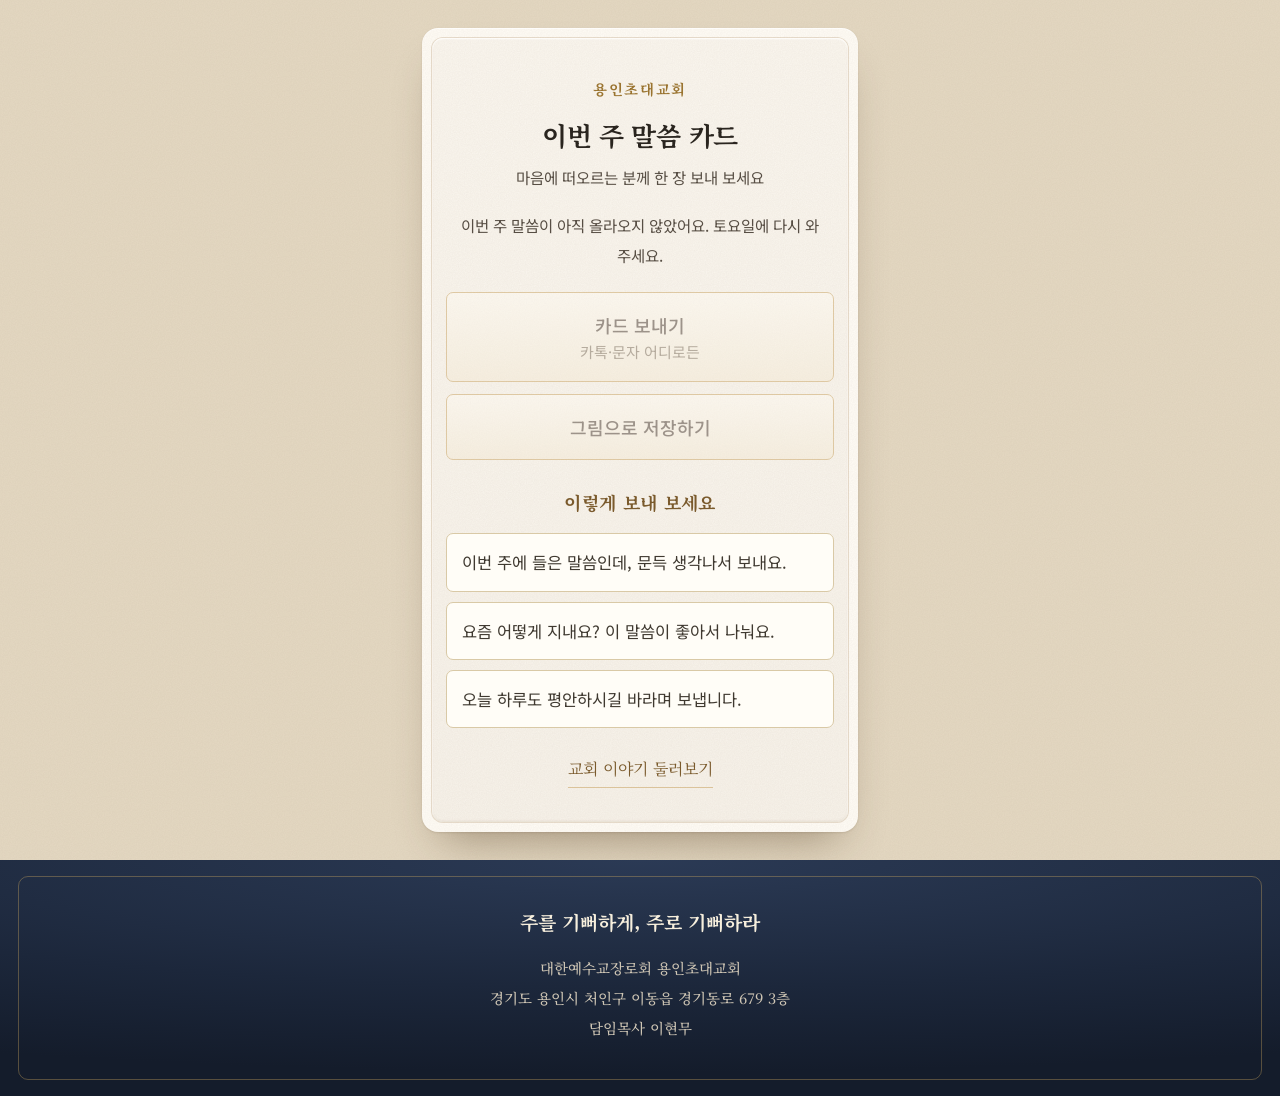
==== card.html @ e976b469 "이번 주 말씀을 카드 한 장으로 만들어 보내는 페이지를 더한다 버튼을 누르면 1080x1350 그림이 나오고 카톡·문자 어디로든 보낸다. 설교 데이터는 이미 쓰고 있는 this-w" ====
<!DOCTYPE html>
<html lang="ko">
<head>
<meta charset="UTF-8">
<meta name="viewport" content="width=device-width, initial-scale=1, viewport-fit=cover">
<title>이번 주 말씀 카드 · 용인초대교회</title>
<meta name="description" content="이번 주 말씀을 카드 한 장으로 만들어 지인에게 보냅니다">
<meta name="color-scheme" content="light">
<!-- 카카오톡 공유 미리보기 -->
<link rel="canonical" href="https://mgy800712-bot.github.io/yongin-chodae-church/card.html">
<meta property="og:url" content="https://mgy800712-bot.github.io/yongin-chodae-church/card.html">
<meta property="og:type" content="website">
<meta property="og:site_name" content="대한예수교장로회 용인초대교회">
<meta property="og:title" content="이번 주 말씀 카드 만들기">
<meta property="og:description" content="버튼 한 번이면 카드가 나옵니다. 마음에 떠오르는 분께 보내 보세요.">
<meta property="og:image" content="https://mgy800712-bot.github.io/yongin-chodae-church/assets/img/og-invite.jpg?v=1">
<meta property="og:image:width" content="1200">
<meta property="og:image:height" content="630">
<meta property="og:locale" content="ko_KR">
<meta name="twitter:card" content="summary_large_image">
<link rel="preconnect" href="https://fonts.googleapis.com">
<link rel="preconnect" href="https://fonts.gstatic.com" crossorigin>
<link href="https://fonts.googleapis.com/css2?family=Noto+Sans+KR:wght@400;500;700&family=Noto+Serif+KR:wght@500;600;700&display=swap" rel="stylesheet">
<link rel="stylesheet" href="assets/invite.css">
</head>
<body>

<div class="wrap">
<section class="sheet">

  <p class="brand">용인초대교회</p>
  <h1 class="hello">이번 주 말씀 카드
    <small>마음에 떠오르는 분께 한 장 보내 보세요</small>
  </h1>

  <div class="cardbox">
    <canvas id="cv" width="1080" height="1350" aria-label="이번 주 말씀 카드"></canvas>
  </div>

  <p class="note" id="status" hidden></p>

  <div class="cta" style="margin-top:22px">
    <button type="button" id="send">카드 보내기<b style="display:block;font-size:15px;font-weight:400;margin-top:3px;color:#6a5b47">카톡·문자 어디로든</b></button>
    <button type="button" id="save">그림으로 저장하기</button>
  </div>

  <p class="note" id="say" hidden style="font-weight:700;color:#7a5a2c"></p>

  <div class="msgs">
    <h3>이렇게 보내 보세요</h3>
    <button type="button" class="msg" data-m="이번 주에 들은 말씀인데, 문득 생각나서 보내요.">
      <span>이번 주에 들은 말씀인데, 문득 생각나서 보내요.</span>
    </button>
    <button type="button" class="msg" data-m="요즘 어떻게 지내요? 이 말씀이 좋아서 나눠요.">
      <span>요즘 어떻게 지내요? 이 말씀이 좋아서 나눠요.</span>
    </button>
    <button type="button" class="msg" data-m="오늘 하루도 평안하시길 바라며 보냅니다.">
      <span>오늘 하루도 평안하시길 바라며 보냅니다.</span>
    </button>
  </div>

  <a class="back" href="index.html">교회 이야기 둘러보기</a>
</section>
</div>

<footer>
  <div class="motto">주를 기뻐하게, 주로 기뻐하라</div>
  <p>
    대한예수교장로회 용인초대교회<br>
    경기도 용인시 처인구 이동읍 경기동로 679 3층<br>
    담임목사 이현무
  </p>
</footer>

<script src="data/this-week.js"></script>
<script>
/* this-week.js 가 깨져도 페이지는 그대로 보인다 — 카드만 안 나온다 */
(function () {
  var W = 1080, H = 1350;
  var PAPER = '#fffcf6', INK = '#2a251f', SOFT = '#574e44', GOLD = '#b4883c';
  var SERIF = '"Noto Serif KR", serif', SANS = '"Noto Sans KR", sans-serif';
  var SITE = 'mgy800712-bot.github.io/yongin-chodae-church';

  var cv = document.getElementById('cv'), ctx = cv.getContext('2d');
  var w = window.THIS_WEEK || {};

  // 대괄호가 그대로면 '아직 안 적음'으로 본다
  function v(s) { s = (s || '').trim(); return s.charAt(0) === '[' ? '' : s; }

  var hero = v(w.cardVerse) || v(w.summary);
  var ref = v(w.verse);
  var sub = v(w.cardVerse) ? v(w.summary) : '';
  var title = v(w.title);

  function tell(msg) {
    var el = document.getElementById('status');
    el.textContent = msg; el.hidden = false;
    document.getElementById('send').disabled = true;
    document.getElementById('save').disabled = true;
  }

  if (!hero) {
    tell('이번 주 말씀이 아직 올라오지 않았어요. 토요일에 다시 와 주세요.');
    document.querySelector('.cardbox').hidden = true;
    return;
  }

  // 글자를 상자 너비에 맞춰 줄로 나눈다 — 띄어쓰기 우선, 안 되면 글자 단위
  function wrap(text, font, maxW) {
    ctx.font = font;
    var out = [], line = '';
    var parts = text.split(' ');
    for (var i = 0; i < parts.length; i++) {
      var word = parts[i];
      var tryLine = line ? line + ' ' + word : word;
      if (ctx.measureText(tryLine).width <= maxW) { line = tryLine; continue; }
      if (line) { out.push(line); line = ''; }
      // 한 낱말이 그 자체로 넘치면 글자 단위로 쪼갠다
      for (var j = 0; j < word.length; j++) {
        var t = line + word[j];
        if (ctx.measureText(t).width > maxW && line) { out.push(line); line = word[j]; }
        else line = t;
      }
    }
    if (line) out.push(line);
    return out;
  }

  function draw() {
    var PAD = 96, MAXW = W - PAD * 2;

    // 종이
    ctx.fillStyle = PAPER;
    ctx.fillRect(0, 0, W, H);

    // 금테 두 줄
    ctx.strokeStyle = 'rgba(180,136,60,.42)'; ctx.lineWidth = 3;
    ctx.strokeRect(34, 34, W - 68, H - 68);
    ctx.strokeStyle = 'rgba(180,136,60,.22)'; ctx.lineWidth = 1.5;
    ctx.strokeRect(46, 46, W - 92, H - 92);

    // 쌓을 것들을 먼저 재고, 전체를 세로 가운데에 놓는다
    var heroSize = hero.length > 60 ? 50 : hero.length > 34 ? 58 : 66;
    var heroFont = '700 ' + heroSize + 'px ' + SERIF;
    var heroLines = wrap(hero, heroFont, MAXW);
    var heroLH = heroSize * 1.62;
    var subLines = sub ? wrap(sub, '400 32px ' + SANS, MAXW - 40) : [];
    var titleLines = title ? wrap(title, '500 30px ' + SANS, MAXW - 40) : [];

    var blocks = [
      { lines: ['이번 주 말씀'], font: '500 30px ' + SANS, color: GOLD, lh: 44, gap: 30, track: 10 },
      { rule: true, gap: 54 },
      { lines: heroLines, font: heroFont, color: INK, lh: heroLH, gap: ref ? 46 : 36 }
    ];
    if (ref) blocks.push({ lines: [ref], font: '700 36px ' + SERIF, color: GOLD, lh: 52, gap: subLines.length ? 34 : 24 });
    if (subLines.length) blocks.push({ lines: subLines, font: '400 32px ' + SANS, color: SOFT, lh: 54, gap: 24 });
    if (titleLines.length) blocks.push({ lines: titleLines, font: '500 30px ' + SANS, color: '#8a7c68', lh: 48, gap: 0 });

    var total = 0;
    blocks.forEach(function (b) { total += (b.rule ? 1 : b.lines.length * b.lh) + b.gap; });

    var y = (H - total) / 2;
    ctx.textAlign = 'center';
    ctx.textBaseline = 'top';

    blocks.forEach(function (b) {
      if (b.rule) {
        ctx.strokeStyle = 'rgba(180,136,60,.55)'; ctx.lineWidth = 2;
        ctx.beginPath(); ctx.moveTo(W / 2 - 46, y); ctx.lineTo(W / 2 + 46, y); ctx.stroke();
        y += 1 + b.gap;
        return;
      }
      ctx.font = b.font;
      ctx.fillStyle = b.color;
      ctx.letterSpacing = (b.track || 0) + 'px';
      b.lines.forEach(function (ln) { ctx.fillText(ln, W / 2, y); y += b.lh; });
      ctx.letterSpacing = '0px';
      y += b.gap;
    });

    // 교회 이름과 주소는 아래에 작게 — 로드맵이 요구한 자리
    ctx.font = '700 32px ' + SERIF; ctx.fillStyle = GOLD;
    ctx.letterSpacing = '6px';
    ctx.fillText('용인초대교회', W / 2, H - 164);
    ctx.letterSpacing = '0px';
    ctx.font = '400 24px ' + SANS; ctx.fillStyle = '#9a8c76';
    ctx.fillText(SITE, W / 2, H - 112);
  }

  // 웹폰트가 올라온 뒤에 그려야 글씨가 바뀌지 않는다
  var ready = (document.fonts && document.fonts.ready) ? document.fonts.ready : Promise.resolve();
  ready.then(draw).catch(draw);

  function blob() {
    return new Promise(function (res) { cv.toBlob(res, 'image/png'); });
  }
  function say(m) { var el = document.getElementById('say'); el.textContent = m; el.hidden = false; }

  document.getElementById('save').onclick = async function () {
    var b = await blob();
    var a = document.createElement('a');
    a.href = URL.createObjectURL(b);
    a.download = '말씀카드.png';
    a.click();
    setTimeout(function () { URL.revokeObjectURL(a.href); }, 4000);
    say('사진첩이나 다운로드 폴더에 저장되었습니다.');
  };

  document.getElementById('send').onclick = async function () {
    var b = await blob();
    var file = new File([b], '말씀카드.png', { type: 'image/png' });
    try {
      if (navigator.canShare && navigator.canShare({ files: [file] })) {
        await navigator.share({ files: [file], title: '이번 주 말씀' });
        return;
      }
    } catch (e) {
      if (e && e.name === 'AbortError') return;   // 공유창을 닫았을 뿐이다
    }
    document.getElementById('save').click();
    say('이 기기는 바로 보내기가 안 돼서 그림으로 저장했습니다. 카톡에서 사진으로 보내 주세요.');
  };

  // 함께 보낼 문구 — 눌러서 복사
  document.querySelectorAll('.msg').forEach(function (btn) {
    btn.onclick = async function () {
      var t = btn.dataset.m;
      try { await navigator.clipboard.writeText(t); say('문구가 복사되었습니다.'); }
      catch (_) { say('아래 문구를 손가락으로 길게 눌러 복사해 주세요.'); }
    };
  });
})();
</script>
</body>
</html>
---- assets/invite.css ----
/* index.html 의 종이·금테 디자인에서 필요한 부분만 추린 공용 스타일 — invite.html · welcome.html 이 함께 쓴다 */
:root{
  --ink:#2a251f; --ink-soft:#574e44; --line:#ded2bf;
  --paper:#faf5ec; --paper-2:#f3ead9; --gold:#b4883c; --deep:#3b4a5a;
  --serif:'Noto Serif KR',serif; --sans:'Noto Sans KR',system-ui,sans-serif;
  --table:#e4d8c2;
  --grain:url("data:image/svg+xml,%3Csvg xmlns='http://www.w3.org/2000/svg' width='180' height='180'%3E%3Cfilter id='n'%3E%3CfeTurbulence type='fractalNoise' baseFrequency='.85' numOctaves='2' stitchTiles='stitch'/%3E%3CfeColorMatrix values='0 0 0 0 .32 0 0 0 0 .24 0 0 0 0 .15 0 0 0 .09 0'/%3E%3C/filter%3E%3Crect width='100%25' height='100%25' filter='url(%23n)'/%3E%3C/svg%3E");
}
*{box-sizing:border-box;margin:0;padding:0;-webkit-tap-highlight-color:transparent}
body{background:var(--grain),var(--table);color:var(--ink);font-family:var(--sans);line-height:1.85;
  word-break:keep-all;overflow-wrap:break-word;font-size:18px;font-weight:400;overflow-x:hidden;
  -webkit-font-smoothing:antialiased;text-rendering:optimizeLegibility}
.wrap{max-width:460px;margin:0 auto}
::selection{background:#ecd29a;color:#2a251f}
:focus-visible{outline:2px solid #9a7430;outline-offset:3px;border-radius:2px}
h2{font-family:var(--serif);font-size:25px;font-weight:700;text-align:center;
  letter-spacing:-.01em;line-height:1.5;margin-bottom:26px}

/* 테이블 위에 놓인 종이 한 장 */
.sheet{position:relative;isolation:isolate;margin:28px 12px;padding:48px 24px 44px;border-radius:16px;
  background:var(--grain),#fffcf6;
  box-shadow:inset 0 1px 0 rgba(255,255,255,.7),0 1px 2px rgba(70,48,22,.12),0 24px 42px -20px rgba(70,48,22,.45)}
.sheet::before{content:'';position:absolute;inset:10px;z-index:-1;border-radius:11px;pointer-events:none;
  background:linear-gradient(rgba(120,88,48,.035),rgba(120,88,48,.06));
  box-shadow:0 0 0 1px rgba(150,112,62,.22),inset 0 1px 2px rgba(255,255,255,.85),
    inset 0 -1px 2px rgba(120,88,48,.16),inset 0 0 0 1px rgba(255,252,244,.6)}

.note{margin-top:22px;font-size:15.5px;color:var(--ink-soft);text-align:center;line-height:1.9}
mark{background:none;color:inherit;font-weight:700;box-shadow:inset 0 -.45em 0 rgba(236,210,154,.55)}

/* 버튼 — index.html 의 .cta 와 같은 금테 베벨 */
.cta{display:flex;flex-direction:column;gap:12px;margin-top:8px}
.cta a,.cta button{display:block;width:100%;padding:19px 16px;border-radius:7px;
  font-family:var(--sans);font-size:18px;font-weight:500;text-decoration:none;text-align:center;cursor:pointer}
.cta > *{--bevel:inset 0 0 0 3px #fffbf2,inset 0 0 0 4px rgba(196,154,82,.38);
  border:1px solid #c49a52;background:linear-gradient(#fffbf2,#f3e8d2);color:#33241a;
  box-shadow:var(--bevel),0 2px 4px rgba(70,48,22,.12)}
.cta .call{--bevel:inset 0 1px 0 rgba(255,236,200,.22),inset 0 0 0 3px rgba(196,154,82,.3);
  background:linear-gradient(#34496a,#22324b);color:#f3ead8;line-height:1.5;border-color:#b8925a;font-weight:700}
.cta > *:active{transform:scale(.97);transition:transform .08s}
[hidden]{display:none!important}

/* 입력칸 — 어르신도 쓰시도록 크게 */
.fld{margin-bottom:24px}
.fld label{display:block;font-family:var(--serif);font-size:18px;font-weight:700;color:#33241a;margin-bottom:9px}
.fld input{width:100%;padding:17px 15px;border:1px solid #c49a52;border-radius:7px;
  background:#fffdf7;font-family:var(--sans);font-size:21px;color:var(--ink);
  box-shadow:inset 0 1px 3px rgba(120,88,48,.14)}
.fld input::placeholder{color:#a79a85;font-size:19px}
.fld .help{margin-top:9px;font-size:15px;line-height:1.7;color:var(--ink-soft)}

/* 만들어진 링크 · 추천 문구 */
.out{margin-top:26px;padding-top:24px;border-top:1px solid var(--line)}
.linkbox{padding:14px 15px;border:1px dashed #c49a52;border-radius:7px;background:#fffdf7;
  font-size:15px;line-height:1.7;color:#4b4035;word-break:break-all}
.msgs{margin-top:26px}
.msgs h3{font-family:var(--serif);font-size:18px;font-weight:700;text-align:center;color:#7a5a2c;
  letter-spacing:.02em;margin-bottom:14px}
.msg{display:flex;align-items:center;gap:12px;width:100%;padding:15px;margin-bottom:10px;
  border:1px solid #d9c9a6;border-radius:7px;background:#fffdf7;cursor:pointer;
  font-family:var(--sans);font-size:16.5px;line-height:1.6;text-align:left;color:#3f3930}
.msg:active{transform:scale(.98)}
.msg em{flex:none;font-style:normal;font-size:14px;font-weight:700;color:#9a7430;letter-spacing:.04em}

/* 복사한 뒤 무엇을 해야 하는지 */
.guide{list-style:none;counter-reset:g;margin-top:14px;padding:15px 16px;
  border:1px solid #c49a52;border-radius:7px;background:#fffdf7}
.guide li{counter-increment:g;position:relative;padding-left:30px;font-size:16px;line-height:1.7;color:#3f3930}
.guide li + li{margin-top:9px}
.guide li::before{content:counter(g);position:absolute;left:0;top:3px;width:21px;height:21px;
  display:grid;place-items:center;border-radius:50%;background:#9a7430;color:#fff;
  font-size:13px;font-weight:700;line-height:1}

/* 처음 오시는 분께 — 묻고 답하기 */
.qa{margin-top:10px}
.qa dt{font-family:var(--serif);font-size:19.5px;font-weight:700;color:#33241a;
  margin:30px 0 8px;padding-bottom:7px;border-bottom:1px solid rgba(196,154,82,.45)}
.qa dt:first-child{margin-top:0}
.qa dd{margin:0;font-size:16.5px;line-height:1.9;color:#443d34}

/* 이동읍사무소 길찾기 — 만차일 때 어디로 갈지 바로 열어 준다 */
.wlink{display:inline-flex;align-items:center;gap:6px;margin-top:10px;padding:9px 15px;border-radius:999px;
  border:1px solid #c49a52;background:linear-gradient(#fffbf2,#f3e8d2);color:#5c441f;
  box-shadow:inset 0 1px 0 rgba(255,255,255,.8),0 2px 4px rgba(70,48,22,.14);
  font-family:var(--sans);font-size:13.5px;font-weight:700;text-decoration:none;letter-spacing:-.01em;
  line-height:1.3}
.wlink svg{width:15px;height:15px;flex:none;fill:none;stroke:#8d6a3a;stroke-width:1.8;
  stroke-linecap:round;stroke-linejoin:round}
.wlink:active{transform:scale(.96);transition:transform .08s}

/* 지도 앱 버튼 — index.html 의 '오시는 길' 에서 그대로 가져왔다 */
.maps{display:grid;grid-template-columns:repeat(4,1fr);gap:4px;margin:24px 0 8px}
.maps a{display:flex;flex-direction:column;align-items:center;gap:0;color:var(--ink);text-decoration:none;
  white-space:nowrap}
.maps .coin{display:grid;place-items:center;width:58px;height:58px;border-radius:50%;margin-bottom:9px;
  background:radial-gradient(circle,#fffdf8 0 21.5px,rgba(120,85,35,.25) 22px,transparent 23px),
    conic-gradient(from 200deg,#f7e4b8,#b8873f,#f5dda9,#9a6c31,#ecd08f,#b8873f,#f7e4b8);
  box-shadow:0 3px 6px rgba(70,48,22,.3),inset 0 0 0 1px rgba(110,80,35,.35)}
.maps .coin svg{width:26px;height:26px;display:block}
.maps b{font-size:13px;font-weight:700;letter-spacing:-.02em;line-height:1.3}
.maps small{font-size:11px;color:#7a6a55;line-height:1.3;letter-spacing:0}
.maps a:active{transform:scale(.93);transition:transform .08s}

.back{display:block;margin:26px 0 0;text-align:center;font-family:var(--serif);font-size:16px;
  color:#7a5a2c;text-decoration:none;border-bottom:1px solid rgba(196,154,82,.5);
  width:fit-content;margin-left:auto;margin-right:auto;padding-bottom:3px}

footer{position:relative;padding:44px 24px 54px;text-align:center;color:#d8d1c2;
  background:radial-gradient(120% 90% at 50% 0%,#2b3a55 0%,#1c273b 60%,#141c2b 100%)}
footer::before{content:'';position:absolute;left:18px;right:18px;top:16px;bottom:16px;pointer-events:none;
  border:1px solid rgba(214,174,98,.35);border-radius:10px}
footer .motto{font-family:var(--serif);font-size:19px;font-weight:700;color:#f7efdd;margin-bottom:14px}
footer p{font-family:var(--serif);font-size:14.5px;font-weight:500;line-height:2.05;color:#cfc6b5}

/* ── 첫 방문 환영 페이지(visit.html) ── */
.hello{font-family:var(--serif);font-size:26px;font-weight:700;text-align:center;line-height:1.55;
  letter-spacing:-.01em;margin-bottom:8px}
.hello small{display:block;margin-top:10px;font-family:var(--sans);font-size:15.5px;font-weight:400;
  color:var(--ink-soft);letter-spacing:0}

/* 목사님 인사 */
.pastor{margin-top:28px;padding-top:24px;border-top:1px solid var(--line);text-align:center}
.pastor img{width:92px;height:92px;border-radius:50%;object-fit:cover;object-position:50% 22%;
  border:1px solid #c49a52;box-shadow:0 2px 6px rgba(70,48,22,.18)}
.pastor p{margin-top:14px;font-size:16.5px;line-height:1.95;color:#443d34;text-align:left}
.pastor cite{display:block;margin-top:12px;font-style:normal;font-family:var(--serif);font-size:15px;
  font-weight:700;color:#7a5a2c}
.pastor .vid{margin-top:16px;aspect-ratio:16/9;width:100%;border:0;border-radius:7px}

/* 오늘의 말씀 · 다음 주 예고 */
.card2{margin-top:26px;padding:20px 18px;border:1px solid #c49a52;border-radius:7px;background:#fffdf7;
  box-shadow:inset 0 1px 0 rgba(255,255,255,.8)}
.card2 .lb{font-size:13.5px;font-weight:700;color:#9a7430;letter-spacing:.06em}
.card2 h3{margin-top:7px;font-family:var(--serif);font-size:21px;font-weight:700;line-height:1.5;color:#33241a}
.card2 .ref{margin-top:6px;font-size:15px;color:#6a5b47}
.card2 p{margin-top:11px;font-size:16.5px;line-height:1.9;color:#443d34}
.card2.next{background:linear-gradient(#fffbf2,#f6eedd)}

/* 예배 시간 */
.times{list-style:none;margin-top:14px}
.times li{display:flex;align-items:baseline;gap:10px;padding:10px 2px;font-size:16.5px;color:#443d34}
.times li + li{border-top:1px solid rgba(196,154,82,.28)}
.times b{flex:1;min-width:0;font-family:var(--serif);font-size:16.5px;font-weight:700;color:#33241a}
.times em{flex:none;font-style:normal;font-size:15.5px;font-weight:500;color:#6a5b47}

.brand{font-family:var(--serif);font-size:14.5px;font-weight:700;text-align:center;color:#9a7430;
  letter-spacing:.12em;margin-bottom:12px}
.daytop{margin-top:-2px;font-size:15px;text-align:center;color:#8d8172;letter-spacing:.02em}
.card2.next{border-left:4px solid #b4883c}

/* ── 성탄 초청(christmas.html) ── */
.xmas-when{margin-top:20px;padding:16px 14px;border-radius:9px;text-align:center;
  background:linear-gradient(#34496a,#22324b);color:#f3ead8;
  box-shadow:inset 0 0 0 3px rgba(196,154,82,.35),0 2px 6px rgba(70,48,22,.18)}
.xmas-when b{display:block;font-family:var(--serif);font-size:19.5px;font-weight:700;letter-spacing:-.01em}
.xmas-when span{display:inline-block;margin-top:9px;padding:4px 13px;border-radius:999px;
  background:rgba(236,210,154,.18);color:#f0dcae;font-size:14.5px;font-weight:700;letter-spacing:.02em}

/* ── 초대장 종류 고르기(invite.html) ── */
.pick{display:flex;gap:9px}
.pick button{flex:1;padding:14px 8px;border:1px solid #c49a52;border-radius:7px;
  background:#fffdf7;color:#5c4a33;font-family:var(--sans);font-size:16px;font-weight:500;
  line-height:1.4;cursor:pointer}
.pick button.on{background:linear-gradient(#fffbf2,#f3e8d2);color:#33241a;font-weight:700;
  box-shadow:inset 0 0 0 3px #fffbf2,inset 0 0 0 4px rgba(196,154,82,.38)}
.pick button:active{transform:scale(.97);transition:transform .08s}

/* ─── 성탄 홍보 영상 ─── */
.vid{margin:26px 0 0;border-radius:16px;overflow:hidden;background:#18140f;aspect-ratio:16/9;box-shadow:0 6px 20px rgba(60,42,16,.18)}
.vid iframe,.vid>button{display:block;width:100%;height:100%;border:0}
.vid>button{position:relative;padding:0;cursor:pointer;background:#18140f center/cover no-repeat}
.vid>button::after{content:'';position:absolute;inset:0;background:rgba(26,18,8,.26)}
.vid .pl{position:absolute;left:50%;top:50%;transform:translate(-50%,-50%);z-index:1;width:66px;height:66px;border-radius:50%;background:rgba(255,253,247,.94);display:grid;place-items:center;box-shadow:0 4px 14px rgba(0,0,0,.3)}
.vid .pl svg{width:26px;height:26px;margin-left:5px;fill:#b23a2e}
.vid>button:active .pl{transform:translate(-50%,-50%) scale(.94)}
.vid-note{margin:12px 0 0;text-align:center;font-size:15px}

/* ─── 말씀 카드 ─── */
.cardbox{margin-top:26px;border-radius:10px;overflow:hidden;background:#fffcf6;
  box-shadow:0 2px 5px rgba(70,48,22,.14),0 18px 32px -18px rgba(70,48,22,.4)}
.cardbox canvas{display:block;width:100%;height:auto}
.cta > *:disabled{opacity:.45;cursor:default;box-shadow:none}
.cta > *:disabled:active{transform:none}
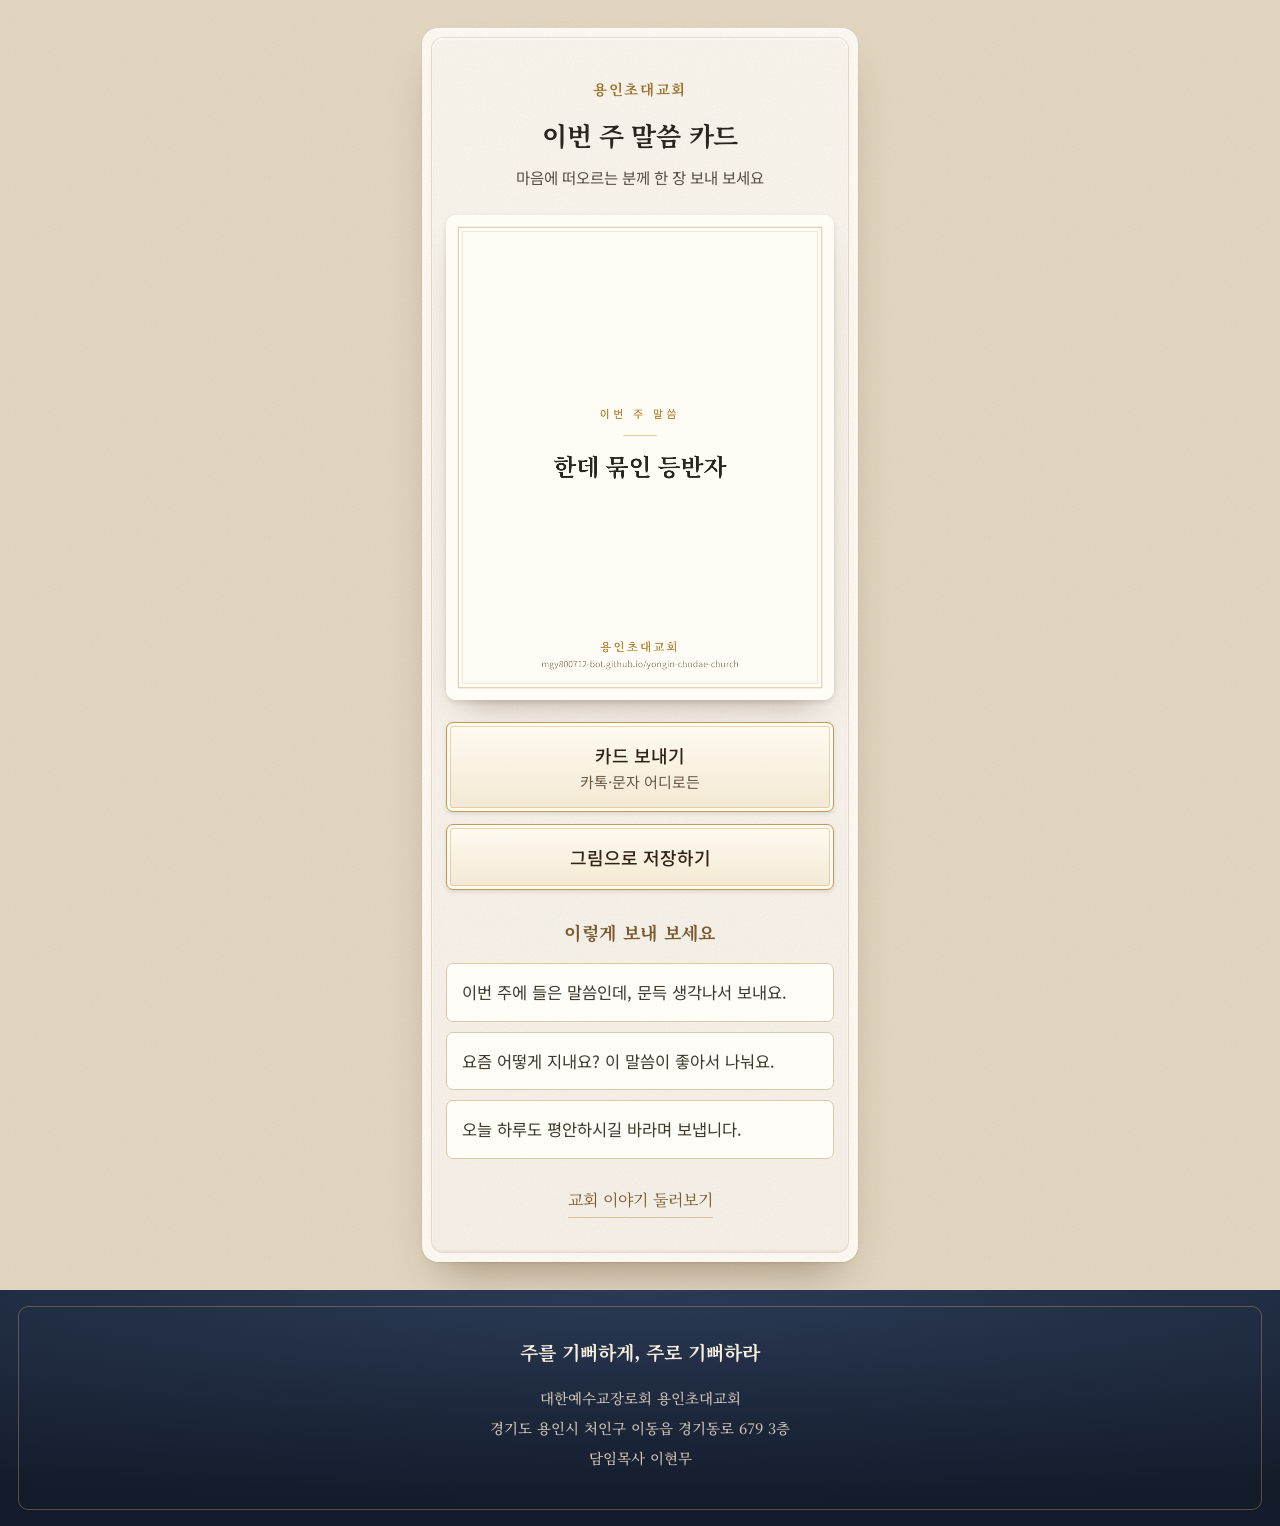
==== commit a56019e2: "이번 주 설교 제목을 넣고, 구절이 없으면 제목이라도 카드에 올린다 유튜브에서 얻을 수 있던 것이 제목뿐이라 본문과 요약은 비워 두었다. 그 상태에서도 빈 화면 대신 카드가 나오도" ====
--- a/card.html
+++ b/card.html
@@ -87,10 +87,12 @@
   // 대괄호가 그대로면 '아직 안 적음'으로 본다
   function v(s) { s = (s || '').trim(); return s.charAt(0) === '[' ? '' : s; }
 
-  var hero = v(w.cardVerse) || v(w.summary);
+  var title = v(w.title);
+  // 구절도 요약도 없으면 설교 제목이라도 크게 올린다
+  var hero = v(w.cardVerse) || v(w.summary) || title;
   var ref = v(w.verse);
   var sub = v(w.cardVerse) ? v(w.summary) : '';
-  var title = v(w.title);
+  if (hero === title) title = '';   // 위에 크게 올라갔으면 아래에 또 적지 않는다
 
   function tell(msg) {
     var el = document.getElementById('status');
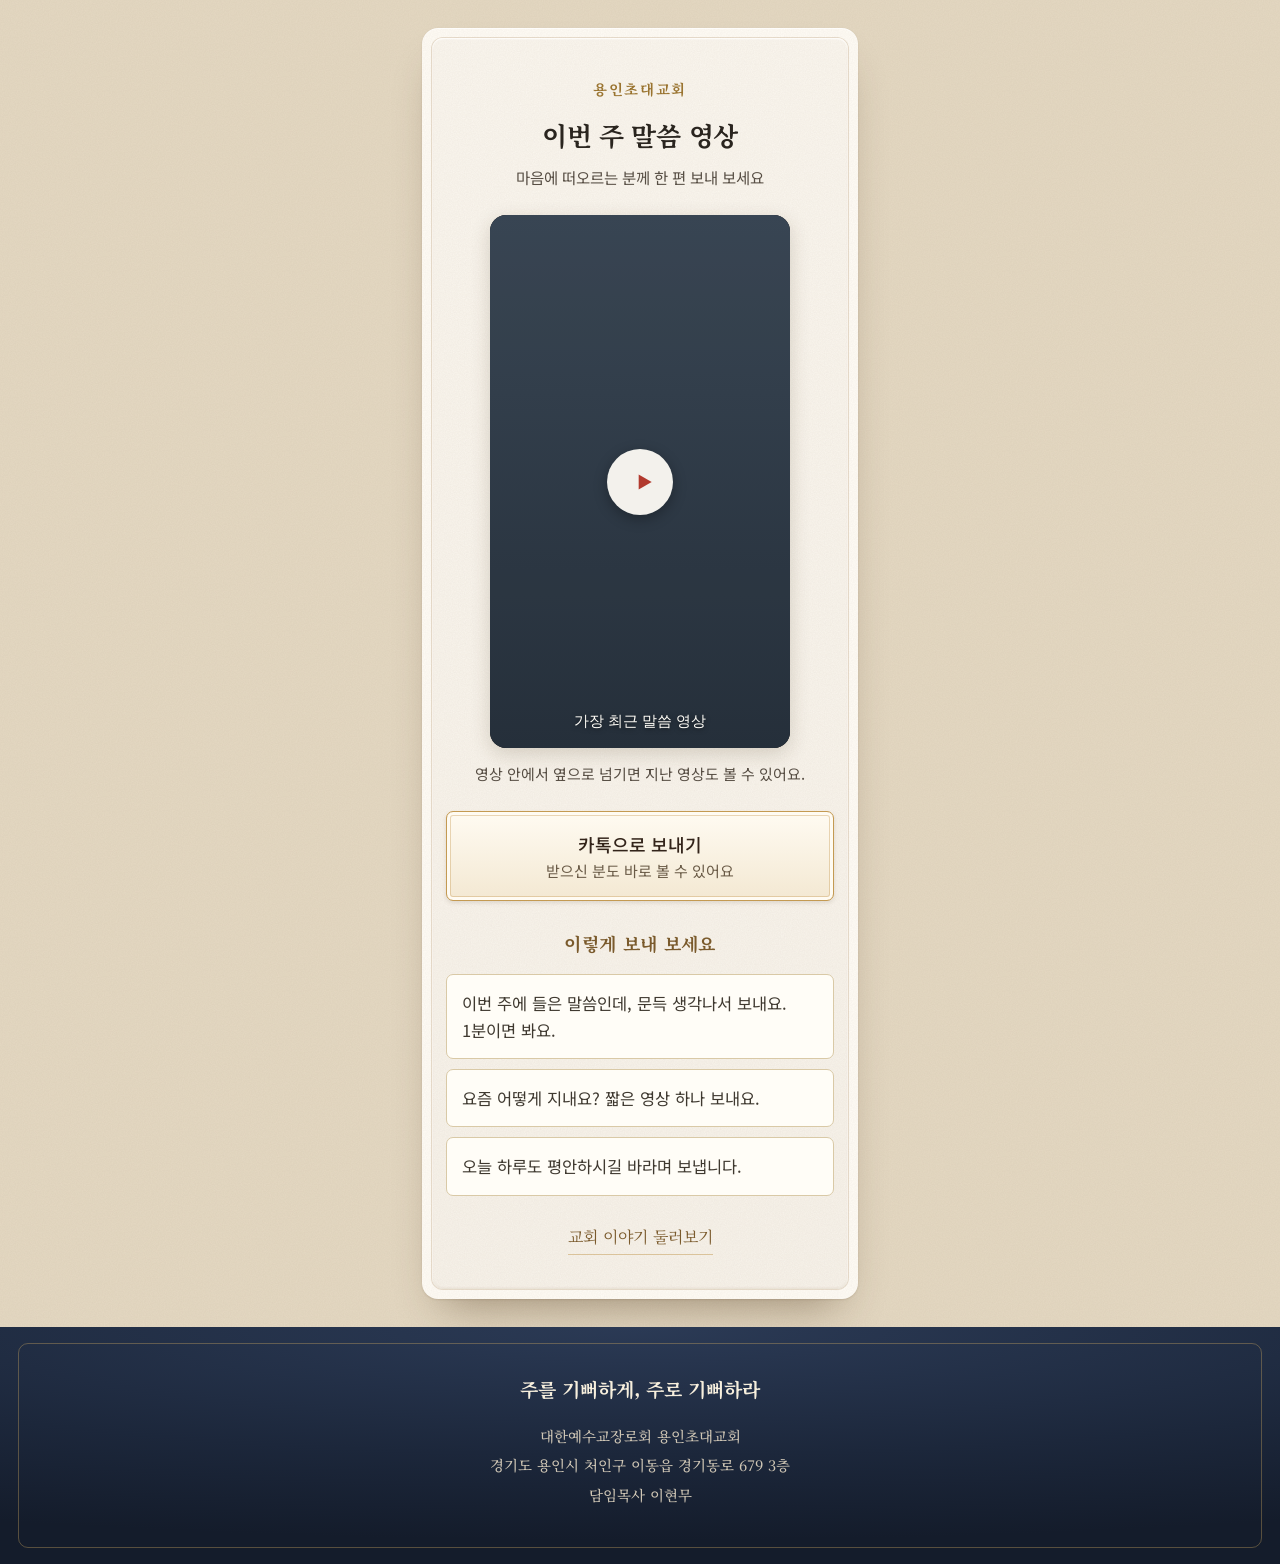
==== commit d9e933c3: "말씀 카드를 유튜브 쇼츠 보내는 형식으로 바꾼다 그림을 그려 보내던 것을 교회 쇼츠를 보내는 것으로 바꿨다. 쇼츠를 새로 올리면 저절로 맨 앞에 들어오므로 매주 손댈 것이 없다. " ====
--- a/card.html
+++ b/card.html
@@ -3,19 +3,20 @@
 <head>
 <meta charset="UTF-8">
 <meta name="viewport" content="width=device-width, initial-scale=1, viewport-fit=cover">
-<title>이번 주 말씀 카드 · 용인초대교회</title>
-<meta name="description" content="이번 주 말씀을 카드 한 장으로 만들어 지인에게 보냅니다">
+<title>이번 주 말씀 영상 · 용인초대교회</title>
+<meta name="description" content="교회 유튜브 쇼츠를 지인에게 한 편 보내 보세요">
 <meta name="color-scheme" content="light">
 <!-- 카카오톡 공유 미리보기 -->
 <link rel="canonical" href="https://mgy800712-bot.github.io/yongin-chodae-church/card.html">
 <meta property="og:url" content="https://mgy800712-bot.github.io/yongin-chodae-church/card.html">
 <meta property="og:type" content="website">
 <meta property="og:site_name" content="대한예수교장로회 용인초대교회">
-<meta property="og:title" content="이번 주 말씀 카드 만들기">
-<meta property="og:description" content="버튼 한 번이면 카드가 나옵니다. 마음에 떠오르는 분께 보내 보세요.">
-<meta property="og:image" content="https://mgy800712-bot.github.io/yongin-chodae-church/assets/img/og-invite.jpg?v=1">
+<meta property="og:title" content="이번 주 말씀 영상, 한 편 보내세요">
+<meta property="og:description" content="1분이면 봅니다 · 용인초대교회">
+<meta property="og:image" content="https://mgy800712-bot.github.io/yongin-chodae-church/assets/img/og-card.jpg?v=2">
 <meta property="og:image:width" content="1200">
 <meta property="og:image:height" content="630">
+<meta property="og:image:alt" content="이번 주 말씀 영상 — 1분이면 봅니다">
 <meta property="og:locale" content="ko_KR">
 <meta name="twitter:card" content="summary_large_image">
 <link rel="preconnect" href="https://fonts.googleapis.com">
@@ -29,30 +30,39 @@
 <section class="sheet">
 
   <p class="brand">용인초대교회</p>
-  <h1 class="hello">이번 주 말씀 카드
-    <small>마음에 떠오르는 분께 한 장 보내 보세요</small>
+  <h1 class="hello">이번 주 말씀 영상
+    <small>마음에 떠오르는 분께 한 편 보내 보세요</small>
   </h1>
 
-  <div class="cardbox">
-    <canvas id="cv" width="1080" height="1350" aria-label="이번 주 말씀 카드"></canvas>
+  <!-- 말씀 한 줄 — data/this-week.js 에 적어 두면 영상 위에 함께 나옵니다 -->
+  <div class="card2" id="wordBox" hidden>
+    <span class="lb">이번 주 말씀</span>
+    <p class="ref" id="wordRef" hidden></p>
+    <p id="wordLine"></p>
   </div>
 
-  <p class="note" id="status" hidden></p>
+  <!-- 교회 유튜브의 쇼츠만 모인 목록 — 새로 올리면 저절로 맨 앞에 들어옵니다 -->
+  <div class="vid tall" id="vidBox">
+    <button type="button" id="vidPlay" class="plain" aria-label="말씀 영상 보기">
+      <span class="pl"><svg viewBox="0 0 24 24" aria-hidden="true"><path d="M8 5l12 7-12 7z"/></svg></span>
+      <span class="pt">가장 최근 말씀 영상</span>
+    </button>
+  </div>
+  <p class="note" style="margin-top:12px;font-size:15px">영상 안에서 옆으로 넘기면 지난 영상도 볼 수 있어요.</p>
 
   <div class="cta" style="margin-top:22px">
-    <button type="button" id="send">카드 보내기<b style="display:block;font-size:15px;font-weight:400;margin-top:3px;color:#6a5b47">카톡·문자 어디로든</b></button>
-    <button type="button" id="save">그림으로 저장하기</button>
+    <button type="button" id="send">카톡으로 보내기<b style="display:block;font-size:15px;font-weight:400;margin-top:3px;color:#6a5b47">받으신 분도 바로 볼 수 있어요</b></button>
   </div>
 
   <p class="note" id="say" hidden style="font-weight:700;color:#7a5a2c"></p>
 
   <div class="msgs">
     <h3>이렇게 보내 보세요</h3>
-    <button type="button" class="msg" data-m="이번 주에 들은 말씀인데, 문득 생각나서 보내요.">
-      <span>이번 주에 들은 말씀인데, 문득 생각나서 보내요.</span>
+    <button type="button" class="msg" data-m="이번 주에 들은 말씀인데, 문득 생각나서 보내요. 1분이면 봐요.">
+      <span>이번 주에 들은 말씀인데, 문득 생각나서 보내요. 1분이면 봐요.</span>
     </button>
-    <button type="button" class="msg" data-m="요즘 어떻게 지내요? 이 말씀이 좋아서 나눠요.">
-      <span>요즘 어떻게 지내요? 이 말씀이 좋아서 나눠요.</span>
+    <button type="button" class="msg" data-m="요즘 어떻게 지내요? 짧은 영상 하나 보내요.">
+      <span>요즘 어떻게 지내요? 짧은 영상 하나 보내요.</span>
     </button>
     <button type="button" class="msg" data-m="오늘 하루도 평안하시길 바라며 보냅니다.">
       <span>오늘 하루도 평안하시길 바라며 보냅니다.</span>
@@ -74,161 +84,96 @@
 
 <script src="data/this-week.js"></script>
 <script>
-/* this-week.js 가 깨져도 페이지는 그대로 보인다 — 카드만 안 나온다 */
+/* this-week.js 가 깨져도 영상과 보내기는 그대로 돌아간다 */
 (function () {
-  var W = 1080, H = 1350;
-  var PAPER = '#fffcf6', INK = '#2a251f', SOFT = '#574e44', GOLD = '#b4883c';
-  var SERIF = '"Noto Serif KR", serif', SANS = '"Noto Sans KR", sans-serif';
-  var SITE = 'mgy800712-bot.github.io/yongin-chodae-church';
+  // 유튜브가 채널마다 자동으로 관리하는 '쇼츠만 모인 재생목록' (채널ID 의 UC 를 UUSH 로)
+  var CHANNEL_SHORTS = 'UUSHRYw9Ca3ssSym_KycnLJRMw';
+  var PAGE = location.href.split(/[?#]/)[0];
+  var BASE = PAGE.replace(/[^/]*$/, '');
 
-  var cv = document.getElementById('cv'), ctx = cv.getContext('2d');
   var w = window.THIS_WEEK || {};
-
-  // 대괄호가 그대로면 '아직 안 적음'으로 본다
   function v(s) { s = (s || '').trim(); return s.charAt(0) === '[' ? '' : s; }
 
-  var title = v(w.title);
-  // 구절도 요약도 없으면 설교 제목이라도 크게 올린다
-  var hero = v(w.cardVerse) || v(w.summary) || title;
-  var ref = v(w.verse);
-  var sub = v(w.cardVerse) ? v(w.summary) : '';
-  if (hero === title) title = '';   // 위에 크게 올라갔으면 아래에 또 적지 않는다
-
-  function tell(msg) {
-    var el = document.getElementById('status');
-    el.textContent = msg; el.hidden = false;
-    document.getElementById('send').disabled = true;
-    document.getElementById('save').disabled = true;
+  // 말씀 한 줄 — 적어 두었을 때만 나온다
+  var line = v(w.cardVerse) || v(w.summary), ref = v(w.verse);
+  if (line) {
+    document.getElementById('wordLine').textContent = line;
+    if (ref) {
+      var r = document.getElementById('wordRef');
+      r.textContent = ref; r.hidden = false;
+    }
+    document.getElementById('wordBox').hidden = false;
   }
 
-  if (!hero) {
-    tell('이번 주 말씀이 아직 올라오지 않았어요. 토요일에 다시 와 주세요.');
-    document.querySelector('.cardbox').hidden = true;
-    return;
+  // 영상 — 누르기 전에는 불러오지 않는다
+  var box = document.getElementById('vidBox');
+  document.getElementById('vidPlay').onclick = function () {
+    var f = document.createElement('iframe');
+    f.src = 'https://www.youtube-nocookie.com/embed/videoseries?list=' + CHANNEL_SHORTS + '&autoplay=1&rel=0';
+    f.title = '용인초대교회 말씀 영상';
+    f.allow = 'accelerometer; autoplay; clipboard-write; encrypted-media; gyroscope; picture-in-picture';
+    f.allowFullscreen = true;
+    box.replaceChildren(f);
+  };
+
+  function say(m) { var el = document.getElementById('say'); el.textContent = m; el.hidden = false; }
+  async function copyTxt(text) {
+    try { await navigator.clipboard.writeText(text); return true; } catch (_) {}
+    try {
+      var t = document.createElement('textarea');
+      t.value = text; t.setAttribute('readonly', '');
+      t.style.cssText = 'position:fixed;top:0;left:0;opacity:0';
+      document.body.appendChild(t); t.select(); t.setSelectionRange(0, t.value.length);
+      var ok = document.execCommand('copy'); t.remove(); return ok;
+    } catch (_) { return false; }
   }
 
-  // 글자를 상자 너비에 맞춰 줄로 나눈다 — 띄어쓰기 우선, 안 되면 글자 단위
-  function wrap(text, font, maxW) {
-    ctx.font = font;
-    var out = [], line = '';
-    var parts = text.split(' ');
-    for (var i = 0; i < parts.length; i++) {
-      var word = parts[i];
-      var tryLine = line ? line + ' ' + word : word;
-      if (ctx.measureText(tryLine).width <= maxW) { line = tryLine; continue; }
-      if (line) { out.push(line); line = ''; }
-      // 한 낱말이 그 자체로 넘치면 글자 단위로 쪼갠다
-      for (var j = 0; j < word.length; j++) {
-        var t = line + word[j];
-        if (ctx.measureText(t).width > maxW && line) { out.push(line); line = word[j]; }
-        else line = t;
-      }
-    }
-    if (line) out.push(line);
-    return out;
+  // 카카오톡 공유 — 안 되면 휴대폰 공유창, 그것도 안 되면 주소 복사
+  var KAKAO_KEY = '3b69adad3846c8371c0781e723a9e45a';   // '용인초대교회 웹' 키
+  var kakaoOn = false;
+  if (KAKAO_KEY) {
+    var ks = document.createElement('script');
+    ks.src = 'https://t1.kakaocdn.net/kakao_js_sdk/2.7.2/kakao.min.js';
+    ks.crossOrigin = 'anonymous';
+    ks.onload = function () {
+      try { if (!Kakao.isInitialized()) Kakao.init(KAKAO_KEY); kakaoOn = true; } catch (_) {}
+    };
+    document.head.appendChild(ks);
   }
 
-  function draw() {
-    var PAD = 96, MAXW = W - PAD * 2;
-
-    // 종이
-    ctx.fillStyle = PAPER;
-    ctx.fillRect(0, 0, W, H);
-
-    // 금테 두 줄
-    ctx.strokeStyle = 'rgba(180,136,60,.42)'; ctx.lineWidth = 3;
-    ctx.strokeRect(34, 34, W - 68, H - 68);
-    ctx.strokeStyle = 'rgba(180,136,60,.22)'; ctx.lineWidth = 1.5;
-    ctx.strokeRect(46, 46, W - 92, H - 92);
-
-    // 쌓을 것들을 먼저 재고, 전체를 세로 가운데에 놓는다
-    var heroSize = hero.length > 60 ? 50 : hero.length > 34 ? 58 : 66;
-    var heroFont = '700 ' + heroSize + 'px ' + SERIF;
-    var heroLines = wrap(hero, heroFont, MAXW);
-    var heroLH = heroSize * 1.62;
-    var subLines = sub ? wrap(sub, '400 32px ' + SANS, MAXW - 40) : [];
-    var titleLines = title ? wrap(title, '500 30px ' + SANS, MAXW - 40) : [];
-
-    var blocks = [
-      { lines: ['이번 주 말씀'], font: '500 30px ' + SANS, color: GOLD, lh: 44, gap: 30, track: 10 },
-      { rule: true, gap: 54 },
-      { lines: heroLines, font: heroFont, color: INK, lh: heroLH, gap: ref ? 46 : 36 }
-    ];
-    if (ref) blocks.push({ lines: [ref], font: '700 36px ' + SERIF, color: GOLD, lh: 52, gap: subLines.length ? 34 : 24 });
-    if (subLines.length) blocks.push({ lines: subLines, font: '400 32px ' + SANS, color: SOFT, lh: 54, gap: 24 });
-    if (titleLines.length) blocks.push({ lines: titleLines, font: '500 30px ' + SANS, color: '#8a7c68', lh: 48, gap: 0 });
-
-    var total = 0;
-    blocks.forEach(function (b) { total += (b.rule ? 1 : b.lines.length * b.lh) + b.gap; });
-
-    var y = (H - total) / 2;
-    ctx.textAlign = 'center';
-    ctx.textBaseline = 'top';
-
-    blocks.forEach(function (b) {
-      if (b.rule) {
-        ctx.strokeStyle = 'rgba(180,136,60,.55)'; ctx.lineWidth = 2;
-        ctx.beginPath(); ctx.moveTo(W / 2 - 46, y); ctx.lineTo(W / 2 + 46, y); ctx.stroke();
-        y += 1 + b.gap;
+  document.getElementById('send').onclick = async function () {
+    if (kakaoOn) {
+      try {
+        Kakao.Share.sendDefault({
+          objectType: 'feed',
+          content: {
+            title: '이번 주 말씀 영상',
+            description: (line ? line.slice(0, 60) : '1분이면 봅니다') + ' · 용인초대교회',
+            imageUrl: BASE + 'assets/img/og-card.jpg',
+            link: { mobileWebUrl: PAGE, webUrl: PAGE }
+          },
+          buttons: [{ title: '영상 보기', link: { mobileWebUrl: PAGE, webUrl: PAGE } }]
+        });
         return;
-      }
-      ctx.font = b.font;
-      ctx.fillStyle = b.color;
-      ctx.letterSpacing = (b.track || 0) + 'px';
-      b.lines.forEach(function (ln) { ctx.fillText(ln, W / 2, y); y += b.lh; });
-      ctx.letterSpacing = '0px';
-      y += b.gap;
-    });
-
-    // 교회 이름과 주소는 아래에 작게 — 로드맵이 요구한 자리
-    ctx.font = '700 32px ' + SERIF; ctx.fillStyle = GOLD;
-    ctx.letterSpacing = '6px';
-    ctx.fillText('용인초대교회', W / 2, H - 164);
-    ctx.letterSpacing = '0px';
-    ctx.font = '400 24px ' + SANS; ctx.fillStyle = '#9a8c76';
-    ctx.fillText(SITE, W / 2, H - 112);
-  }
-
-  // 웹폰트가 올라온 뒤에 그려야 글씨가 바뀌지 않는다
-  var ready = (document.fonts && document.fonts.ready) ? document.fonts.ready : Promise.resolve();
-  ready.then(draw).catch(draw);
-
-  function blob() {
-    return new Promise(function (res) { cv.toBlob(res, 'image/png'); });
-  }
-  function say(m) { var el = document.getElementById('say'); el.textContent = m; el.hidden = false; }
-
-  document.getElementById('save').onclick = async function () {
-    var b = await blob();
-    var a = document.createElement('a');
-    a.href = URL.createObjectURL(b);
-    a.download = '말씀카드.png';
-    a.click();
-    setTimeout(function () { URL.revokeObjectURL(a.href); }, 4000);
-    say('사진첩이나 다운로드 폴더에 저장되었습니다.');
-  };
-
-  document.getElementById('send').onclick = async function () {
-    var b = await blob();
-    var file = new File([b], '말씀카드.png', { type: 'image/png' });
+      } catch (_) { /* 아래로 내려간다 */ }
+    }
     try {
-      if (navigator.canShare && navigator.canShare({ files: [file] })) {
-        await navigator.share({ files: [file], title: '이번 주 말씀' });
+      if (navigator.share) {
+        await navigator.share({ title: '이번 주 말씀 영상 · 용인초대교회', url: PAGE });
         return;
       }
     } catch (e) {
       if (e && e.name === 'AbortError') return;   // 공유창을 닫았을 뿐이다
     }
-    document.getElementById('save').click();
-    say('이 기기는 바로 보내기가 안 돼서 그림으로 저장했습니다. 카톡에서 사진으로 보내 주세요.');
+    say(await copyTxt(PAGE) ? '주소가 복사되었습니다. 카톡에 붙여 넣어 주세요.'
+                            : '주소를 손가락으로 길게 눌러 복사해 주세요.');
   };
 
   // 함께 보낼 문구 — 눌러서 복사
   document.querySelectorAll('.msg').forEach(function (btn) {
     btn.onclick = async function () {
-      var t = btn.dataset.m;
-      try { await navigator.clipboard.writeText(t); say('문구가 복사되었습니다.'); }
-      catch (_) { say('아래 문구를 손가락으로 길게 눌러 복사해 주세요.'); }
+      say(await copyTxt(btn.dataset.m) ? '문구가 복사되었습니다.'
+                                       : '아래 문구를 손가락으로 길게 눌러 복사해 주세요.');
     };
   });
 })();
--- a/assets/invite.css
+++ b/assets/invite.css
@@ -181,3 +181,25 @@
 .cardbox canvas{display:block;width:100%;height:auto}
 .cta > *:disabled{opacity:.45;cursor:default;box-shadow:none}
 .cta > *:disabled:active{transform:none}
+
+/* ─── 설교 영상 (오늘 나눈 말씀 안) ─── */
+.card2 .vid{margin-top:20px;border-radius:10px}
+.vid.tall{aspect-ratio:9/16;max-width:300px;margin-left:auto;margin-right:auto}
+.vid>button.plain{background:linear-gradient(#3b4a5a,#26323f)}
+.vid>button.plain::after{background:rgba(26,18,8,.08)}
+.vid .pt{position:absolute;left:0;right:0;bottom:16px;z-index:1;padding:0 14px;
+  text-align:center;color:#fffdf7;font-size:15px;font-weight:500;line-height:1.5;
+  text-shadow:0 1px 5px rgba(0,0,0,.55)}
+
+/* ─── 배경음악 단추 (index.html 의 것과 같은 모양) ─── */
+.bgm{position:fixed;top:14px;right:14px;z-index:50;
+  width:38px;height:38px;border-radius:50%;border:1px solid var(--line);
+  background:rgba(250,245,236,.9);backdrop-filter:blur(6px);cursor:pointer;
+  display:grid;place-items:center;color:var(--ink-soft)}
+.bgm svg{width:17px;height:17px}
+.bgm.waiting{animation:ring 1.8s ease-out infinite}
+@keyframes ring{0%{box-shadow:0 0 0 0 rgba(180,136,60,.45)}70%{box-shadow:0 0 0 12px rgba(180,136,60,0)}100%{box-shadow:0 0 0 0 rgba(180,136,60,0)}}
+.bgm .bar{animation:eq .9s ease-in-out infinite;transform-origin:center bottom}
+.bgm.off .bar{animation:none;opacity:.45}
+.bgm .bar:nth-child(2){animation-delay:.15s}.bgm .bar:nth-child(3){animation-delay:.3s}
+@keyframes eq{0%,100%{transform:scaleY(.4)}50%{transform:scaleY(1)}}
